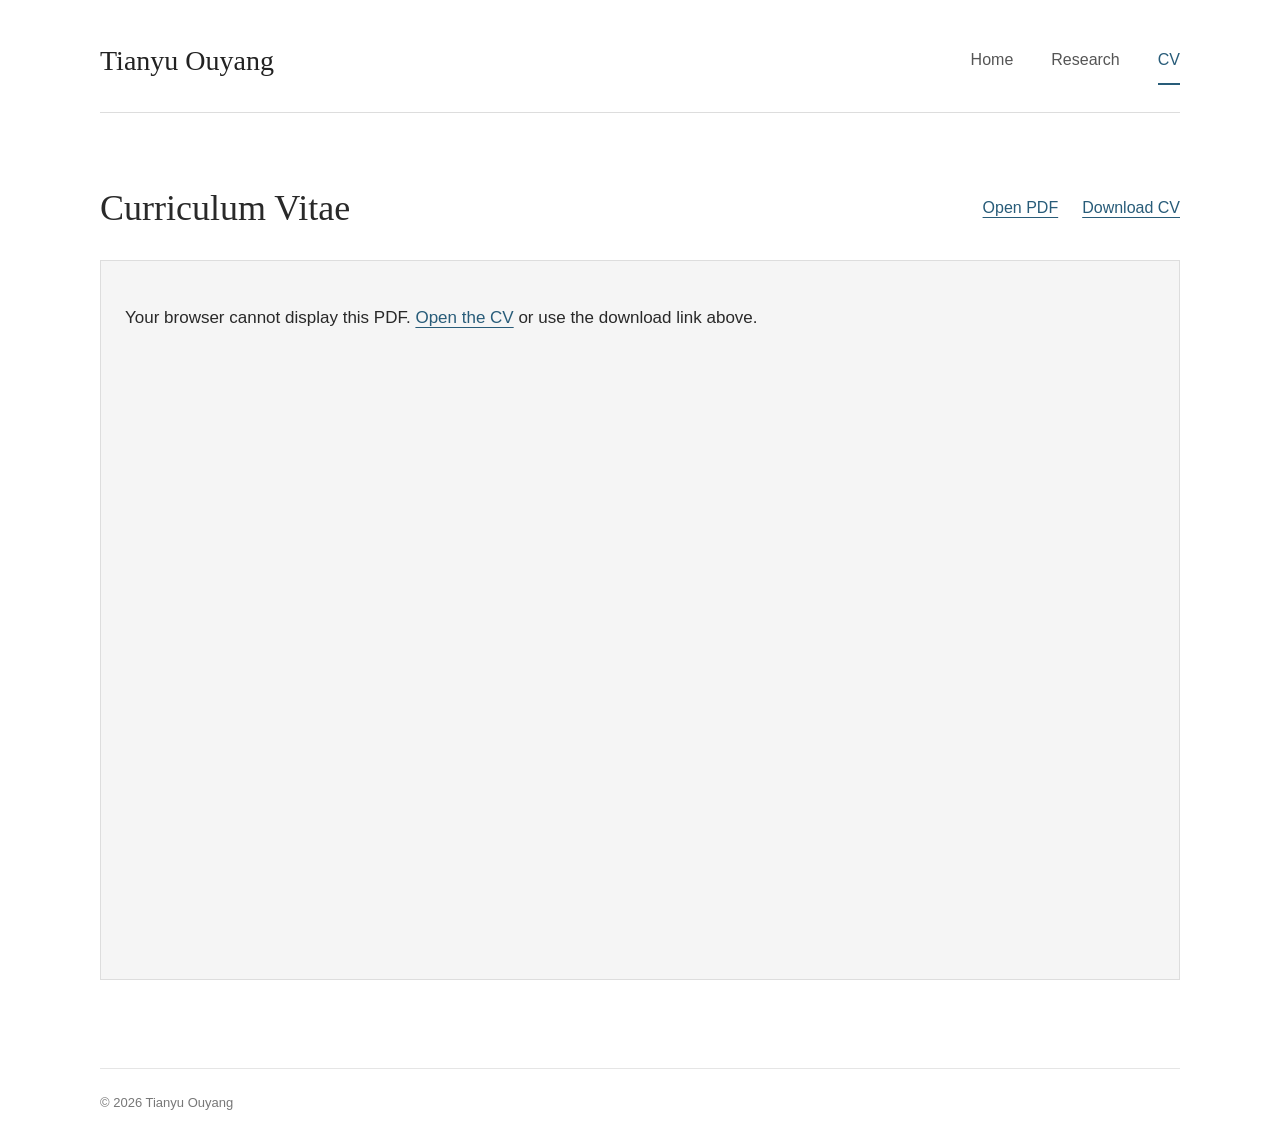
==== cv.html @ fb71ff0e "Add CV page with PDF preview and download" ====
<!doctype html>
<html lang="en">
<head>
  <meta charset="utf-8">
  <meta name="viewport" content="width=device-width, initial-scale=1">
  <meta name="description" content="Tianyu Ouyang is a PhD candidate in Applied Finance at Macquarie University, researching stablecoins, digital finance, and financial regulation.">
  <meta name="theme-color" content="#193e56">
  <title>CV | Tianyu Ouyang</title>
  <link rel="icon" type="image/svg+xml" href="data:image/svg+xml,%3Csvg xmlns='http://www.w3.org/2000/svg' viewBox='0 0 64 64'%3E%3Crect width='64' height='64' rx='8' fill='%23193e56'/%3E%3Ctext x='32' y='43' text-anchor='middle' font-family='Georgia' font-size='34' fill='white'%3ETO%3C/text%3E%3C/svg%3E">
  <link rel="stylesheet" href="/style.css">
</head>
<body><a class="skip-link" href="#main">Skip to content</a><header class="site-header"><a class="site-name" href="/">Tianyu Ouyang</a><nav aria-label="Main navigation"><a href="/">Home</a><a href="/research.html">Research</a><a href="/cv.html" aria-current="page">CV</a></nav></header><main id="main"><section class="cv-page" aria-labelledby="cv-heading"><div class="cv-heading"><h1 id="cv-heading">Curriculum Vitae</h1><div class="cv-actions"><a href="/Tianyu_Ouyang_Academic_CV.pdf" target="_blank" rel="noopener">Open PDF</a><a href="/Tianyu_Ouyang_Academic_CV.pdf" download>Download CV</a></div></div><object class="cv-document" data="/Tianyu_Ouyang_Academic_CV.pdf#view=FitH" type="application/pdf" aria-label="Tianyu Ouyang Academic CV"><p>Your browser cannot display this PDF. <a href="/Tianyu_Ouyang_Academic_CV.pdf">Open the CV</a> or use the download link above.</p></object></section></main><footer>© 2026 Tianyu Ouyang</footer></body></html>
---- style.css ----
*{box-sizing:border-box}html{color-scheme:light}body{margin:0;color:#292929;background:white;font-family:Arial,Helvetica,sans-serif;font-size:17px;line-height:1.85}a{color:#285c79;text-underline-offset:4px}a:focus-visible{outline:2px solid #285c79;outline-offset:5px}.skip-link{position:absolute;top:-100px;left:15px;background:#fff;padding:10px}.skip-link:focus{top:10px}.site-header{max-width:1080px;margin:auto;display:flex;align-items:center;justify-content:space-between;gap:24px;padding:35px 0 25px;border-bottom:1px solid #ddd}.site-name{font-family:Georgia,serif;color:#222;font-size:28px;text-decoration:none}nav{display:flex;gap:38px}nav a{text-decoration:none;color:#555;font-size:16px;padding:8px 0;border-bottom:2px solid transparent}nav a[aria-current=page]{color:#285c79;border-bottom-color:#285c79}nav a:hover{color:#285c79}main{max-width:1080px;min-height:calc(100vh - 220px);margin:0 auto;padding:72px 0 88px}.home-layout{display:grid;grid-template-columns:280px minmax(0,1fr);gap:75px}.identity h1{font-family:Georgia,serif;font-weight:400;font-size:32px;line-height:1.3;margin:0 0 22px}.identity p{font-size:16px;line-height:1.75;margin:0 0 18px}.identity a{font-size:15px;overflow-wrap:anywhere}.biography h2{font-weight:400;font-size:25px;line-height:1.4;margin:0 0 28px}.biography p{margin:0 0 24px}.research-page{max-width:850px}.research-page h1{font-family:Georgia,serif;font-size:36px;font-weight:400;line-height:1.3;margin:0 0 38px}.research-page h2{font-size:22px;font-weight:400;margin:0 0 18px}.research-page p{margin:0 0 24px}.research-page ul{padding-left:23px;margin:25px 0}.research-page li{padding-left:5px;margin:7px 0}footer{max-width:1080px;margin:auto;border-top:1px solid #e5e5e5;padding:22px 0;color:#777;font-size:13px}.portrait{width:100%;max-width:280px;height:auto;margin-bottom:25px;display:block}@media(max-width:1180px){.site-header,main,footer{margin-left:6%;margin-right:6%}.home-layout{gap:48px;grid-template-columns:250px minmax(0,1fr)}}@media(max-width:760px){.site-header{padding:23px 0;flex-wrap:wrap;gap:10px}.site-name{font-size:25px}nav{gap:25px}main{padding:40px 0 55px}.home-layout{grid-template-columns:1fr;gap:35px}.identity{padding-bottom:30px;border-bottom:1px solid #e5e5e5}.identity h1{margin-bottom:15px}.identity p{margin-bottom:12px}.biography h2{font-size:23px}.research-page h1{font-size:31px}body{font-size:16px}}
.contact-links{margin-top:22px}.contact-links p{font-size:15px;margin-bottom:15px}.education{margin-top:40px;padding-top:30px;border-top:1px solid #e5e5e5}.education h2{margin-bottom:25px}.education-entry{margin-bottom:24px}.education-entry h3{font-size:17px;font-weight:600;margin:0 0 3px}.education-entry p{margin:0 0 3px;font-size:16px}.education-entry .education-detail{font-size:14px;color:#666}.research-category{padding:15px 0 45px;margin-bottom:30px;border-bottom:1px solid #e5e5e5}.research-category h2{margin:0}.portrait{height:auto;aspect-ratio:2/3;object-fit:contain}

.working-paper{margin-top:26px}.paper-heading{font-size:18px;line-height:1.7;font-weight:400;margin:0 0 20px}.paper-heading strong{font-weight:700}.paper-heading u{text-underline-offset:3px}.paper-heading em{font-weight:400;font-style:italic}.research-page .abstract{font-size:16px;line-height:1.9;margin-bottom:0}.conference-year{margin-top:24px}.conference-year h3{font-size:17px;font-weight:600;margin:0 0 10px}.conference-year ul{margin:0;padding-left:23px}

.cv-heading{display:flex;align-items:center;justify-content:space-between;gap:20px;flex-wrap:wrap;margin-bottom:28px}.cv-heading h1{font-family:Georgia,serif;font-weight:400;font-size:36px;line-height:1.3;margin:0}.cv-actions{display:flex;gap:24px;font-size:16px}.cv-document{display:block;width:100%;height:80vh;min-height:600px;border:1px solid #ddd;background:#f5f5f5}.cv-document p{padding:24px}nav{flex-wrap:wrap}@media(max-width:760px){.cv-heading h1{font-size:31px}.cv-document{height:75vh;min-height:420px}.cv-heading{gap:16px}nav{gap:25px}}
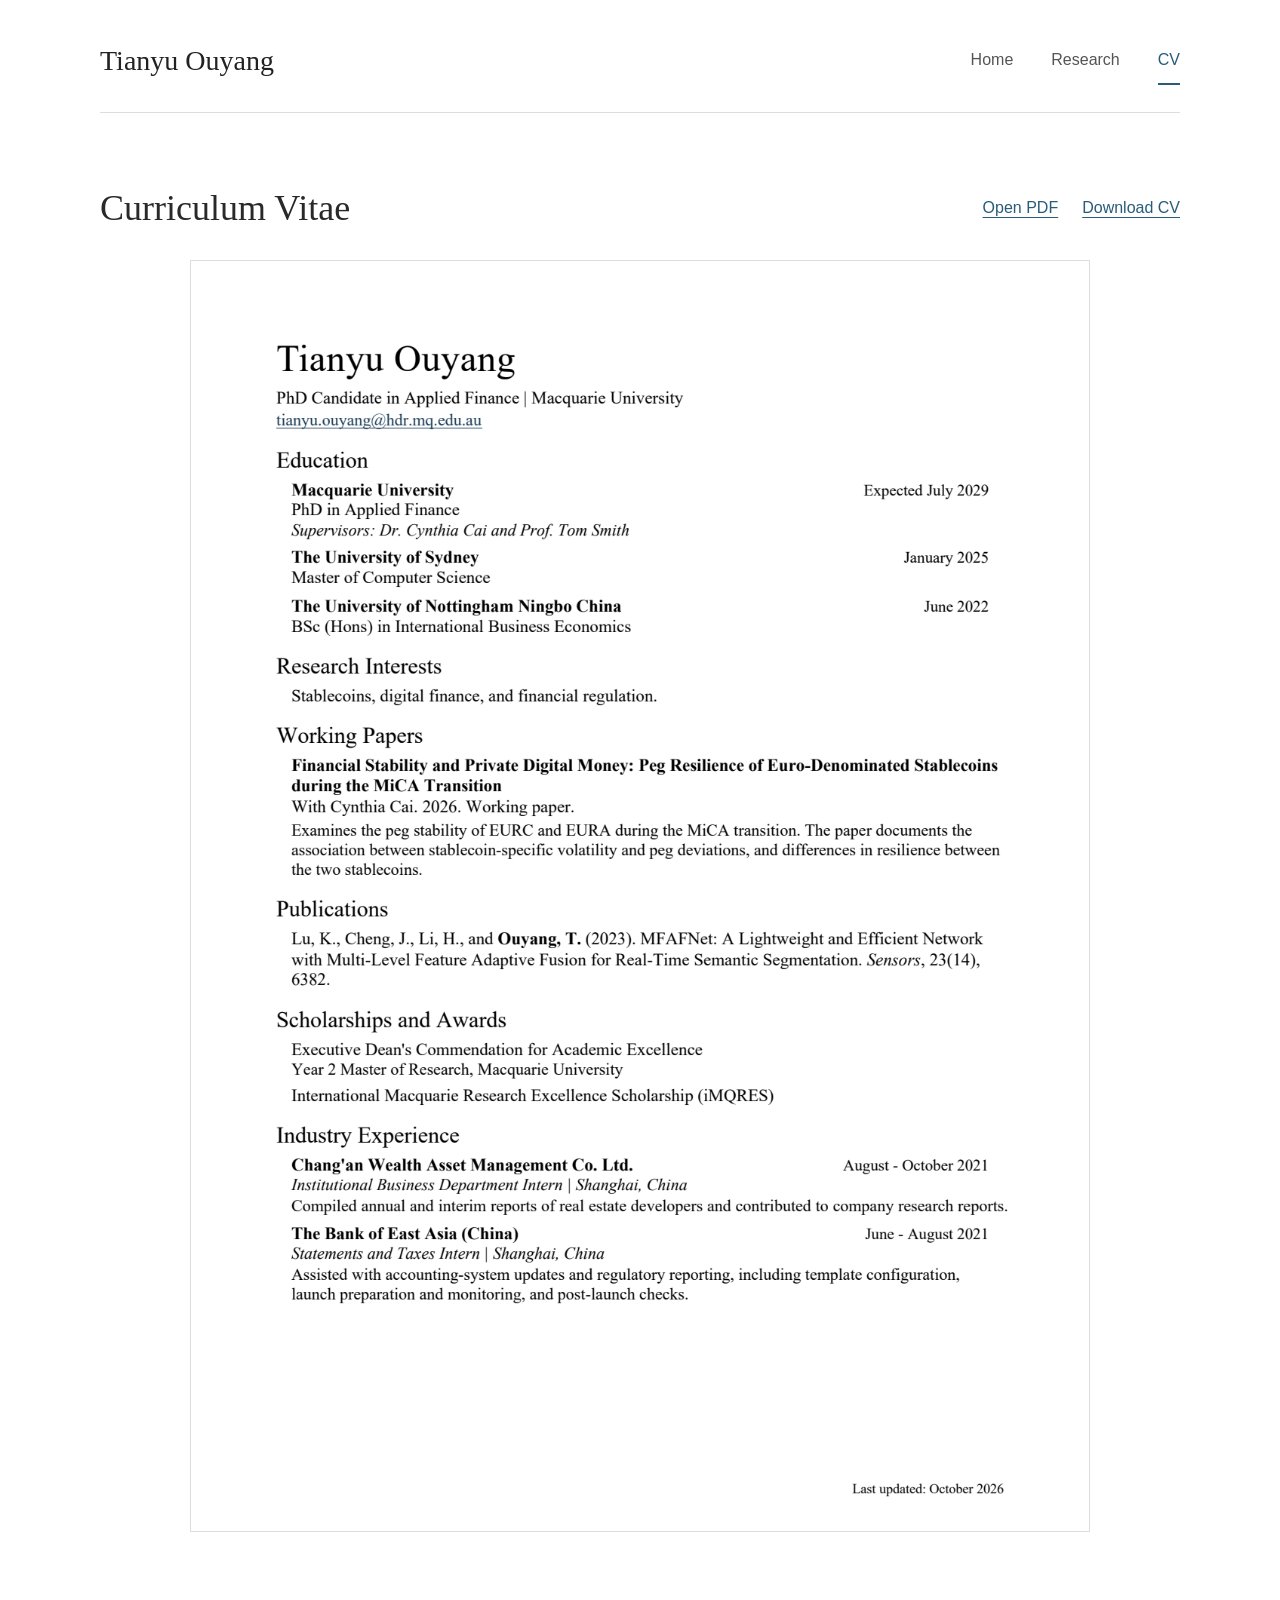
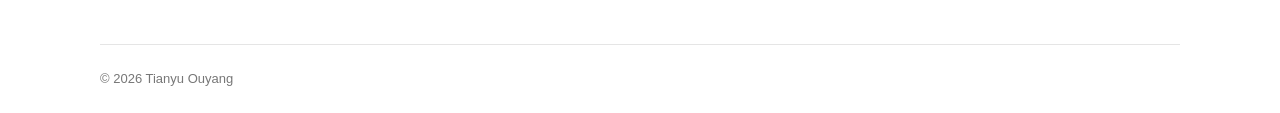
==== commit 1a3f991f: "Render CV preview consistently across browsers" ====
--- a/cv.html
+++ b/cv.html
@@ -9,4 +9,4 @@
   <link rel="icon" type="image/svg+xml" href="data:image/svg+xml,%3Csvg xmlns='http://www.w3.org/2000/svg' viewBox='0 0 64 64'%3E%3Crect width='64' height='64' rx='8' fill='%23193e56'/%3E%3Ctext x='32' y='43' text-anchor='middle' font-family='Georgia' font-size='34' fill='white'%3ETO%3C/text%3E%3C/svg%3E">
   <link rel="stylesheet" href="/style.css">
 </head>
-<body><a class="skip-link" href="#main">Skip to content</a><header class="site-header"><a class="site-name" href="/">Tianyu Ouyang</a><nav aria-label="Main navigation"><a href="/">Home</a><a href="/research.html">Research</a><a href="/cv.html" aria-current="page">CV</a></nav></header><main id="main"><section class="cv-page" aria-labelledby="cv-heading"><div class="cv-heading"><h1 id="cv-heading">Curriculum Vitae</h1><div class="cv-actions"><a href="/Tianyu_Ouyang_Academic_CV.pdf" target="_blank" rel="noopener">Open PDF</a><a href="/Tianyu_Ouyang_Academic_CV.pdf" download>Download CV</a></div></div><object class="cv-document" data="/Tianyu_Ouyang_Academic_CV.pdf#view=FitH" type="application/pdf" aria-label="Tianyu Ouyang Academic CV"><p>Your browser cannot display this PDF. <a href="/Tianyu_Ouyang_Academic_CV.pdf">Open the CV</a> or use the download link above.</p></object></section></main><footer>© 2026 Tianyu Ouyang</footer></body></html>+<body><a class="skip-link" href="#main">Skip to content</a><header class="site-header"><a class="site-name" href="/">Tianyu Ouyang</a><nav aria-label="Main navigation"><a href="/">Home</a><a href="/research.html">Research</a><a href="/cv.html" aria-current="page">CV</a></nav></header><main id="main"><section class="cv-page" aria-labelledby="cv-heading"><div class="cv-heading"><h1 id="cv-heading">Curriculum Vitae</h1><div class="cv-actions"><a href="/Tianyu_Ouyang_Academic_CV.pdf" target="_blank" rel="noopener">Open PDF</a><a href="/Tianyu_Ouyang_Academic_CV.pdf" download>Download CV</a></div></div><div class="cv-pages"><img class="cv-page-image" src="/cv-page-1.png" alt="Tianyu Ouyang Academic CV, page 1 of 1" width="1190" height="1684"></div></section></main><footer>© 2026 Tianyu Ouyang</footer></body></html>
--- a/style.css
+++ b/style.css
@@ -4,3 +4,5 @@
 .working-paper{margin-top:26px}.paper-heading{font-size:18px;line-height:1.7;font-weight:400;margin:0 0 20px}.paper-heading strong{font-weight:700}.paper-heading u{text-underline-offset:3px}.paper-heading em{font-weight:400;font-style:italic}.research-page .abstract{font-size:16px;line-height:1.9;margin-bottom:0}.conference-year{margin-top:24px}.conference-year h3{font-size:17px;font-weight:600;margin:0 0 10px}.conference-year ul{margin:0;padding-left:23px}
 
 .cv-heading{display:flex;align-items:center;justify-content:space-between;gap:20px;flex-wrap:wrap;margin-bottom:28px}.cv-heading h1{font-family:Georgia,serif;font-weight:400;font-size:36px;line-height:1.3;margin:0}.cv-actions{display:flex;gap:24px;font-size:16px}.cv-document{display:block;width:100%;height:80vh;min-height:600px;border:1px solid #ddd;background:#f5f5f5}.cv-document p{padding:24px}nav{flex-wrap:wrap}@media(max-width:760px){.cv-heading h1{font-size:31px}.cv-document{height:75vh;min-height:420px}.cv-heading{gap:16px}nav{gap:25px}}
+
+.cv-pages{max-width:900px;margin-inline:auto}.cv-page-image{display:block;width:100%;height:auto;border:1px solid #ddd;margin:0 0 24px;background:white}
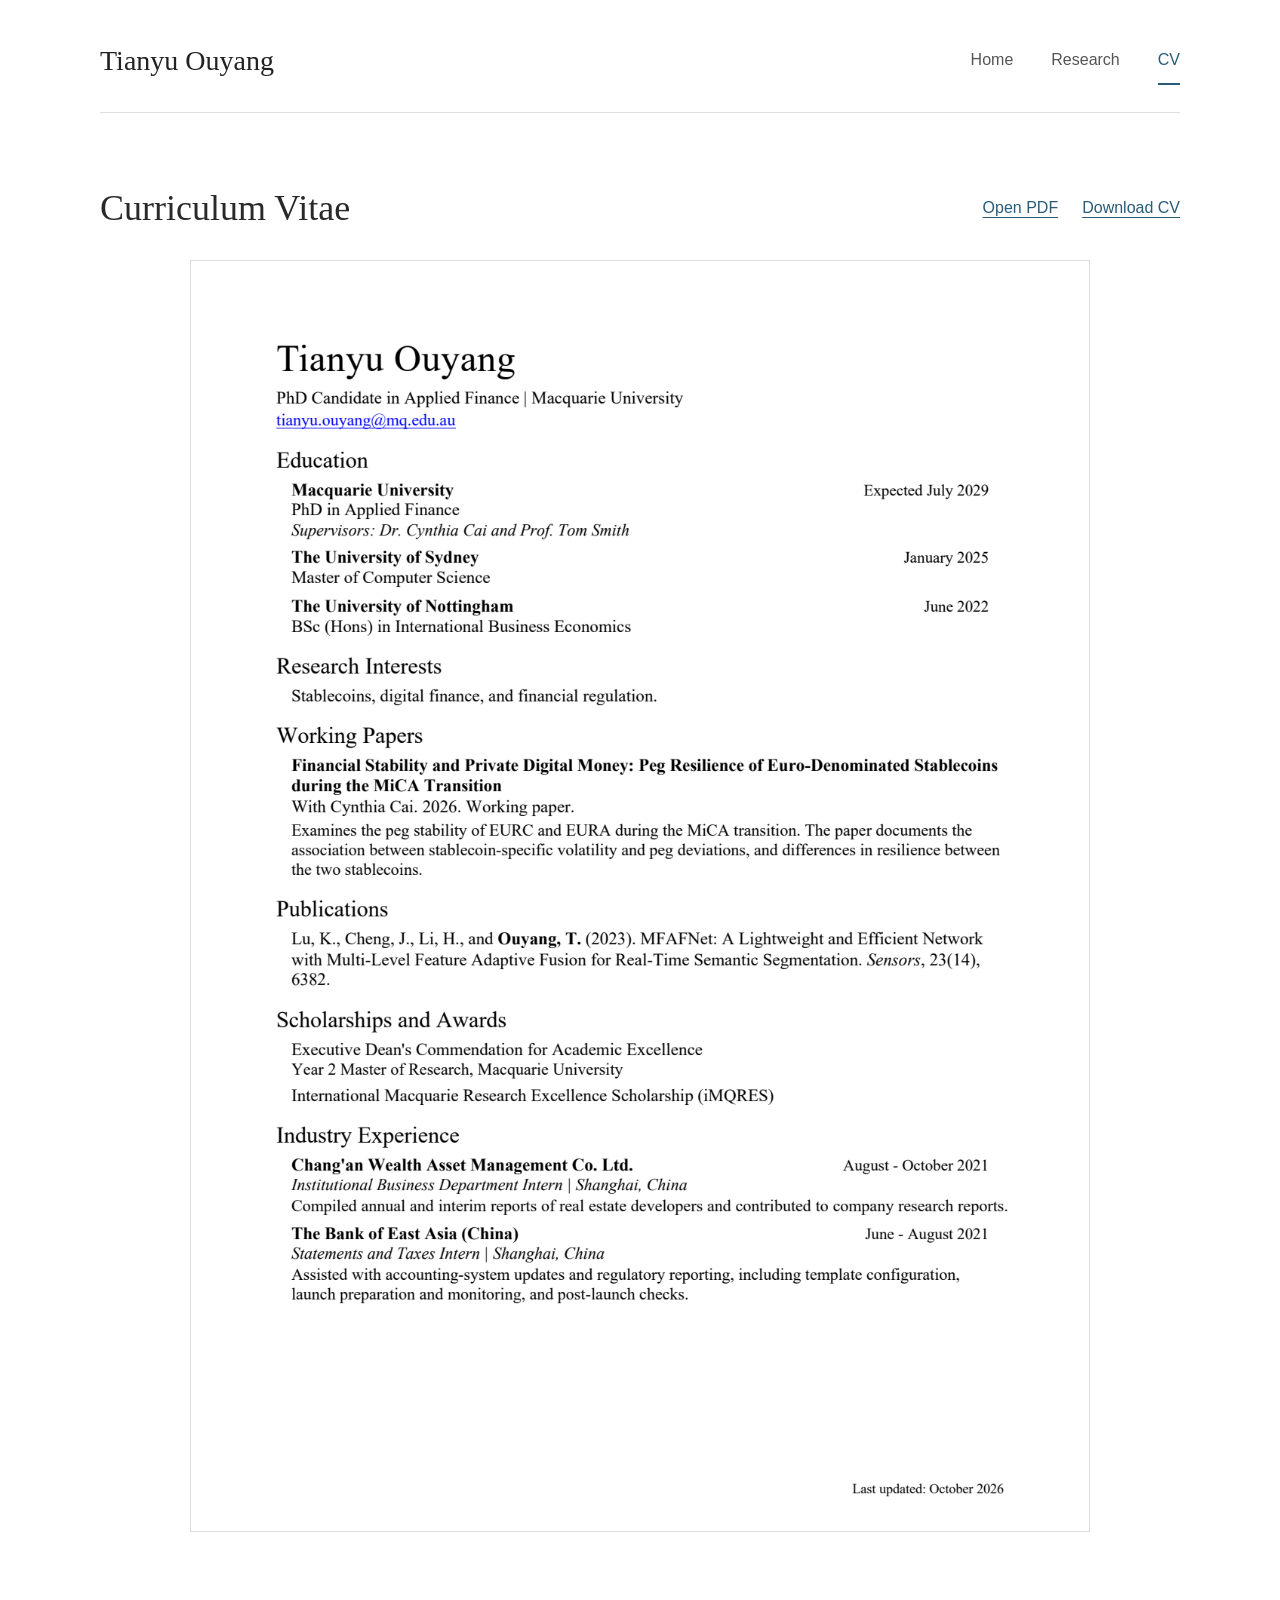
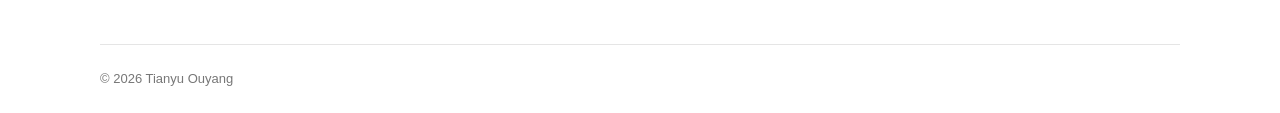
==== commit 72b627dd: "Update academic CV to October 2026 revision" ====
--- a/cv.html
+++ b/cv.html
@@ -9,4 +9,4 @@
   <link rel="icon" type="image/svg+xml" href="data:image/svg+xml,%3Csvg xmlns='http://www.w3.org/2000/svg' viewBox='0 0 64 64'%3E%3Crect width='64' height='64' rx='8' fill='%23193e56'/%3E%3Ctext x='32' y='43' text-anchor='middle' font-family='Georgia' font-size='34' fill='white'%3ETO%3C/text%3E%3C/svg%3E">
   <link rel="stylesheet" href="/style.css">
 </head>
-<body><a class="skip-link" href="#main">Skip to content</a><header class="site-header"><a class="site-name" href="/">Tianyu Ouyang</a><nav aria-label="Main navigation"><a href="/">Home</a><a href="/research.html">Research</a><a href="/cv.html" aria-current="page">CV</a></nav></header><main id="main"><section class="cv-page" aria-labelledby="cv-heading"><div class="cv-heading"><h1 id="cv-heading">Curriculum Vitae</h1><div class="cv-actions"><a href="/Tianyu_Ouyang_Academic_CV.pdf" target="_blank" rel="noopener">Open PDF</a><a href="/Tianyu_Ouyang_Academic_CV.pdf" download>Download CV</a></div></div><div class="cv-pages"><img class="cv-page-image" src="/cv-page-1.png" alt="Tianyu Ouyang Academic CV, page 1 of 1" width="1190" height="1684"></div></section></main><footer>© 2026 Tianyu Ouyang</footer></body></html>+<body><a class="skip-link" href="#main">Skip to content</a><header class="site-header"><a class="site-name" href="/">Tianyu Ouyang</a><nav aria-label="Main navigation"><a href="/">Home</a><a href="/research.html">Research</a><a href="/cv.html" aria-current="page">CV</a></nav></header><main id="main"><section class="cv-page" aria-labelledby="cv-heading"><div class="cv-heading"><h1 id="cv-heading">Curriculum Vitae</h1><div class="cv-actions"><a href="/Tianyu_Ouyang_Academic_CV.pdf?v=bd7146d71a7c" target="_blank" rel="noopener">Open PDF</a><a href="/Tianyu_Ouyang_Academic_CV.pdf?v=bd7146d71a7c" download>Download CV</a></div></div><div class="cv-pages"><img class="cv-page-image" src="/cv-page-1.png?v=bd7146d71a7c" alt="Tianyu Ouyang Academic CV, page 1 of 1" width="1190" height="1684"></div></section></main><footer>© 2026 Tianyu Ouyang</footer></body></html>
